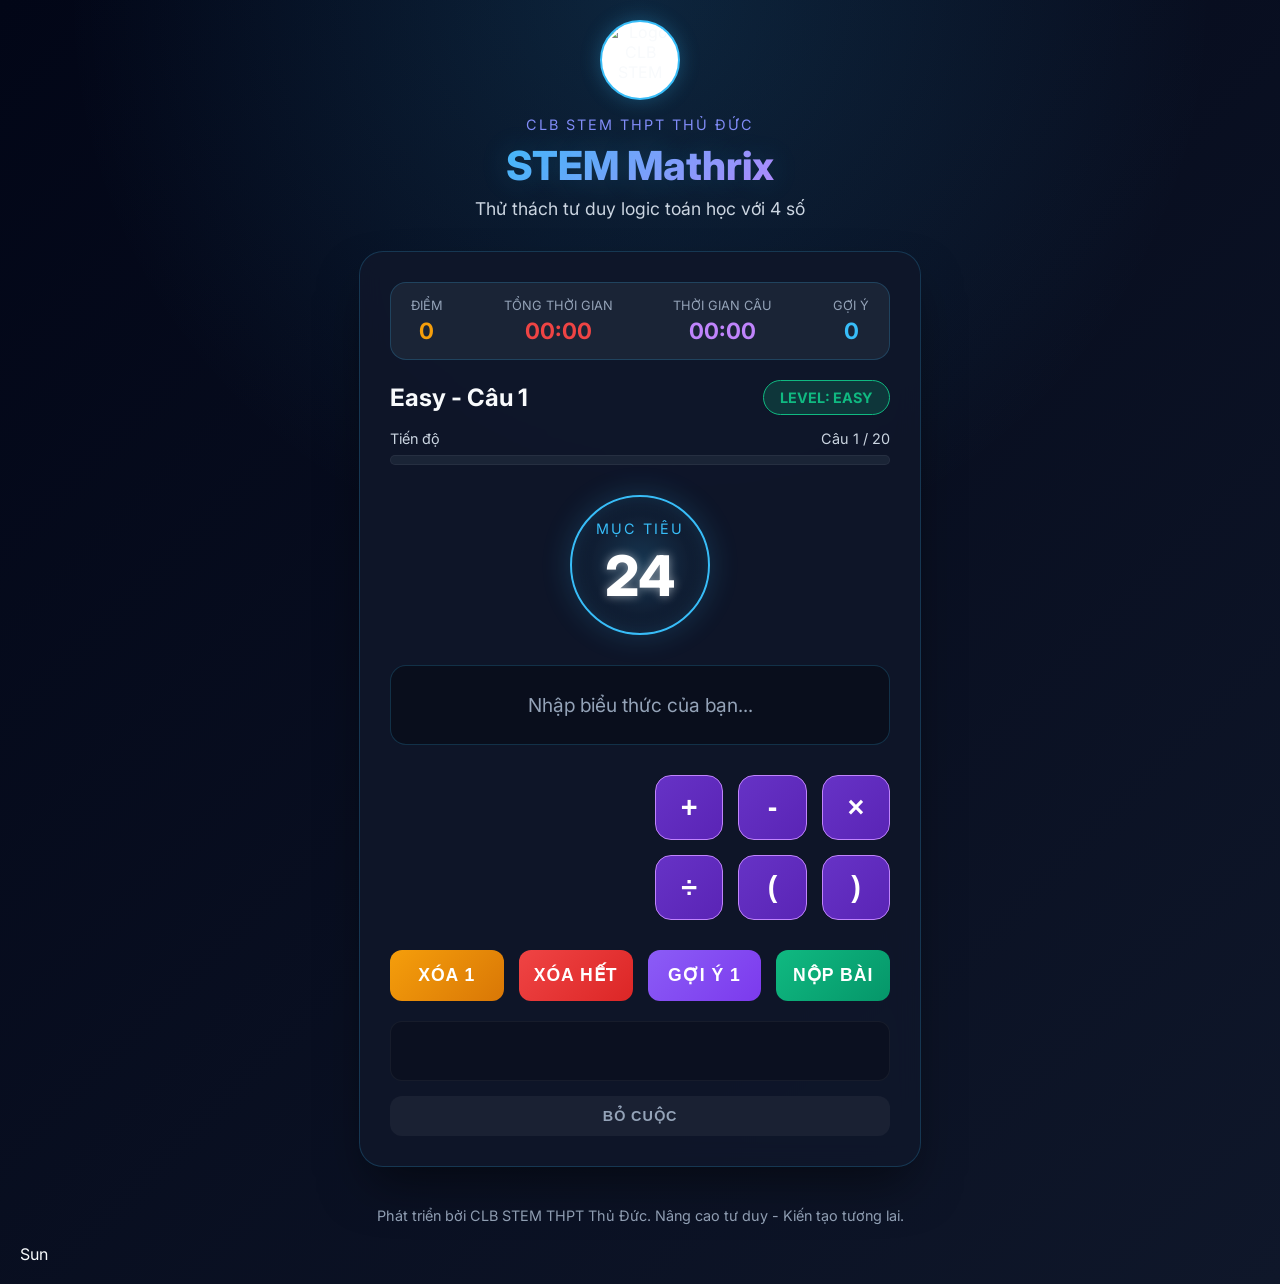
==== pages/game1.html @ b6dbf76d "Add files via upload" ====
<!DOCTYPE html>
<html lang="vi">

<head>
    <meta charset="UTF-8">
    <meta name="viewport" content="width=device-width, initial-scale=1.0">
    <title>STEM Mathrix - Game</title>
    <link rel="icon" href="../images/LOGO STEM REMOVE BACKGROUND.png" type="image/svg+xml">
    <link href="https://fonts.googleapis.com/css2?family=Inter:wght@400;500;700;800;900&display=swap" rel="stylesheet">
    <link rel="stylesheet" href="../css/game1.css">
</head>
<body>

    <header class="site-header">
        <div class="brand-container">
            <img src="../images/LOGO STEM official.png" alt="Logo CLB STEM" class="club-logo">
        </div>
        <div class="header-text">
            <div class="club-slogan">CLB STEM THPT Thủ Đức</div>
            <h1>STEM Mathrix</h1>
            <p>Thử thách tư duy logic toán học với 4 số</p>
        </div>
    </header>

    <!-- GAME PAGE -->
    <section id="gamePage" class="container">
        <div class="game-panel">

            <!-- Trạng thái game -->
            <div class="status-bar">
                <!-- Player name removed per refactor -->
                <div class="status-item">
                    <span class="status-label">Điểm</span>
                    <span class="status-value score" id="scoreValue">0</span>
                </div>
                <div class="status-item">
                    <span class="status-label">Tổng thời gian</span>
                    <span class="status-value timer" id="timerValue">00:00</span>
                </div>
                <div class="status-item">
                    <span class="status-label">Thời gian câu</span>
                    <span class="status-value" id="questionTimerValue" style="color: var(--color-accent);">00:00</span>
                </div>
                <div class="status-item">
                    <span class="status-label">Gợi ý</span>
                    <span class="status-value" id="hintValue">0</span>
                </div>
            </div>

            <!-- Cấp độ & Tiến trình -->
            <div class="level-info-container">
                <div class="level-name" id="levelName">Easy - Câu 1</div>
                <div class="level-badge badge-easy" id="levelBadge">LEVEL: EASY</div>
            </div>

            <div class="progress-container">
                <div class="progress-text" id="progressText">
                    <span>Tiến độ</span>
                    <span>Câu 1 / 20</span>
                </div>
                <div class="progress-track">
                    <div class="progress-fill" id="progressFill"></div>
                </div>
            </div>

            <!-- Số mục tiêu -->
            <div class="target-display">
                <span class="target-label">Mục tiêu</span>
                <span class="target-number" id="targetNumber">24</span>
            </div>

            <!-- Hiển thị biểu thức người chơi -->
            <div class="expression-box" id="expressionBox"></div>

            <!-- Bảng điều khiển: Số và Phép toán -->
            <div class="controls-grid">
                <div class="numbers-grid" id="numbersGrid">
                    <!-- Numbers will be injected here -->
                </div>
                <div class="operators-grid" id="operatorsGrid">
                    <button class="btn-game btn-operator" data-val="+">+</button>
                    <button class="btn-game btn-operator" data-val="-">-</button>
                    <button class="btn-game btn-operator" data-val="*">×</button>
                    <button class="btn-game btn-operator" data-val="/">÷</button>
                    <button class="btn-game btn-operator" data-val="(">(</button>
                    <button class="btn-game btn-operator" data-val=")">)</button>
                </div>
            </div>

            <!-- Hành động -->
            <div class="actions-grid">
                <button class="btn-action btn-delete" id="btnDelete">Xóa 1</button>
                <button class="btn-action btn-clear" id="btnClear">Xóa hết</button>
                <button class="btn-action btn-hint" id="btnHint">Gợi ý 1</button>
                <button class="btn-action btn-submit" id="btnSubmit">Nộp bài</button>
            </div>

            <!-- Thông báo kết quả -->
            <div class="feedback-msg" id="feedbackMsg"></div>

            <!-- Nút Bỏ cuộc -->
            <button class="btn-action" id="btnSkip"
                style="width: 100%; margin-top: 15px; background: rgba(255,255,255,0.05); color: #94a3b8; padding: 12px; font-size: 0.9rem;">Bỏ cuộc</button>

        </div>
    </section>

    <footer class="site-footer">
        <p>Phát triển bởi <span>CLB STEM THPT Thủ Đức</span>. Nâng cao tư duy - Kiến tạo tương lai.</p>
    </footer>

    <!-- Overlay Luật chơi -->
    <div class="overlay" id="rulesOverlay">
        <div class="modal-card rules-modal">
            <h2>📖 LUẬT CHƠI</h2>
            <ul class="rules-list">
                <li>Mỗi câu phải sử dụng <strong>đúng toàn bộ 4 số</strong> đã cho cùng các phép toán <strong>+, -, ×, ÷ và dấu ngoặc</strong>.</li>
                <li><strong>Có thể ghép các số liền nhau</strong> để tạo thành số có nhiều chữ số (ví dụ: 4 và 4 thành 44).</li>
                <li>Mỗi câu hỏi có 3 mức hỗ trợ: <strong>Gợi ý 1 (-10 điểm), Gợi ý 2 (-40 điểm), Đáp án (-50 điểm và không được tính điểm cho câu hỏi)</strong>. Các lựa chọn này phải được sử dụng theo đúng thứ tự. <span style="color: red;"><strong>Lưu ý:</strong> Gợi ý là thông tin hỗ trợ giúp người chơi tìm ra đáp án.</span></li>
                <li>
                    Mỗi câu có <strong>thời gian hoàn thành giới hạn</strong>:<br><br>
                    • Easy: <strong>10 giây</strong><br>
                    • Medium: <strong>20 giây</strong><br>
                    • Hard: <strong>30 giây</strong><br>
                    • Super Hard: <strong>60 giây</strong><br><br>
                    Sau khi hết thời gian, <strong>mỗi giây vượt quá sẽ bị trừ 2 điểm</strong>.
                </li>
                <li>Trả lời <strong>đúng</strong> sẽ được <strong>cộng 100 điểm</strong>. Nếu trả lời <strong>sai và thử lại</strong>, mỗi lần nộp sai sẽ bị <strong>trừ 20 điểm</strong>.</li>
                <li>Nếu chọn <strong>Bỏ cuộc</strong>, trò chơi sẽ kết thúc và tiến trình hiện tại sẽ <strong>không được lưu</strong>.</li>
                <li>Hãy hoàn thành các câu hỏi <strong>nhanh và chính xác</strong> để đạt số điểm cao nhất.</li>
            </ul>
            <button class="btn-action btn-submit" id="btnConfirmRules" style="width: 100%; padding: 15px; font-size: 1.1rem; border-radius: 12px; margin-top: 10px;">Tôi đã đọc và hiểu luật</button>
        </div>
    </div>

    <!-- Overlay Stats / Win -->
    <div class="overlay" id="statsOverlay">
        <div class="modal-card">
            <h2 id="statsTitle">KẾT THÚC</h2>

            <p id="statsMessage" style="color: var(--text-secondary); margin-bottom: 10px;">
                Bạn đã hoàn thành toàn bộ thử thách STEM Mathrix!
            </p>
            <p id="top3Alert"
                style="color: var(--color-success); font-weight: bold; font-size: 1.2rem; display: none; margin-bottom: 10px;">
                🎉 Chúc mừng! Bạn đã hoàn thành trò chơi! 🎉</p>

            <div class="stats-grid">
                <div class="stat-box">
                    <span class="label">Tổng thời gian</span>
                    <span class="value" id="statTime">00:00</span>
                </div>
                <div class="stat-box">
                    <span class="label">Câu đúng</span>
                    <span class="value" id="statCorrect">0</span>
                </div>
                <div class="stat-box">
                    <span class="label">Số Gợi ý đã dùng</span>
                    <span class="value" id="statHints">0</span>
                </div>
                <div class="stat-box">
                    <span class="label">Tổng Điểm</span>
                    <span class="value" style="color: #f59e0b" id="statScore">0</span>
                </div>
            </div>

            <div style="display:flex; gap:15px; justify-content:center;">
                <a class="btn-action btn-submit" href="menu.html">Về Menu</a>
            </div>
        </div>
    </div>

    <!-- Custom Quit Confirm Modal -->
    <div class="overlay" id="skipConfirmOverlay">
        <div class="modal-card" style="max-width: 450px; padding: 30px;">
            <h2 style="color: var(--color-warning); font-size: 1.8rem; margin-bottom: 15px;">⚠️ BỎ CUỘC?</h2>
            <p style="color: var(--text-secondary); margin-bottom: 25px; font-size: 1rem; line-height: 1.5;">
                Bạn có chắc muốn kết thúc trò chơi?<br>
                Tiến trình hiện tại sẽ không được lưu.
            </p>
            <div style="display: flex; gap: 15px; justify-content: center;">
                <button class="btn-action" id="btnCancelSkip" style="background: rgba(255,255,255,0.1); color: var(--text-secondary); flex: 1; padding: 12px; font-size: 1rem;">Tiếp tục chơi</button>
                <button class="btn-action btn-submit" id="btnConfirmSkip" style="background: linear-gradient(135deg, #ef4444, #dc2626); flex: 1; padding: 12px; font-size: 1rem;">Bỏ cuộc</button>
            </div>
        </div>
    </div>

    <!-- Level Banner Transition -->
    <div class="level-banner" id="levelBanner">LEVEL: EASY</div>

    <!-- Personal Avatar -->
    <div class="author-avatar">Sun</div>

    <!-- Scripts -->
    <script src="../js/game1/data.js"></script>
    <script src="../js/game1/parser.js"></script>
    <script src="../js/game1/ui.js"></script>
    <script src="../js/game1/game.js"></script>
    <script src="../js/game1/app.js"></script>
</body>

</html>
---- css/game1.css ----
:root {
    --bg-main: #020617;
    --bg-panel: rgba(15, 23, 42, 0.95);
    --bg-card: rgba(30, 41, 59, 0.8);
    --border-color: rgba(56, 189, 248, 0.2);

    --text-primary: #f8fafc;
    --text-secondary: #cbd5e1;
    --text-muted: #94a3b8;

    --color-primary: #38bdf8;
    --color-secondary: #818cf8;
    --color-accent: #c084fc;

    --color-success: #22c55e;
    --color-error: #ef4444;
    --color-warning: #f59e0b;

    --color-easy: #10b981;
    --color-medium: #3b82f6;
    --color-hard: #f97316;
    --color-superhard: #8b5cf6;

    --shadow-glow: 0 0 20px rgba(56, 189, 248, 0.3);
}

* {
    margin: 0;
    padding: 0;
    box-sizing: border-box;
}

body {
    font-family: 'Inter', 'Segoe UI', Tahoma, Geneva, Verdana, sans-serif;
    background: radial-gradient(circle at top center, rgba(56, 189, 248, 0.15), transparent 40%),
        linear-gradient(135deg, var(--bg-main), #0f172a);
    color: var(--text-primary);
    min-height: 100vh;
    display: flex;
    flex-direction: column;
    padding: 20px;
    overflow-x: hidden;
    position: relative;
}

#gamePage {
    flex: 1;
    display: flex;
    justify-content: center;
    align-items: flex-start;
    padding-bottom: 20px;
}

/* Header & Branding */
.site-header {
    display: flex;
    flex-direction: column;
    align-items: center;
    text-align: center;
    margin-bottom: 2rem;
    position: relative;
    z-index: 10;
}

.brand-container {
    display: flex;
    align-items: center;
    gap: 1rem;
    margin-bottom: 1rem;
}

.club-logo {
    width: 80px;
    height: 80px;
    border-radius: 50%;
    border: 2px solid var(--color-primary);
    background: white;
    object-fit: cover;
    box-shadow: var(--shadow-glow);
    animation: float 6s ease-in-out infinite;
}

.header-text h1 {
    font-size: 2.5rem;
    font-weight: 800;
    background: linear-gradient(135deg, var(--color-primary), var(--color-accent));
    -webkit-background-clip: text;
    -webkit-text-fill-color: transparent;
    text-shadow: 0 0 30px rgba(56, 189, 248, 0.2);
    margin-bottom: 0.5rem;
}

.header-text p {
    color: var(--text-secondary);
    font-size: 1.1rem;
}

.club-slogan {
    font-size: 0.9rem;
    color: var(--color-secondary);
    letter-spacing: 2px;
    text-transform: uppercase;
    margin-bottom: 0.5rem;
}

/* Menu specific */
.game-container {
    width: 100%;
    max-width: 900px;
    margin: 0 auto;
    flex: 1;
}

.card-list {
    display: flex;
    flex-direction: column;
    gap: 18px;
}

.game-card {
    display: flex;
    align-items: center;
    gap: 16px;
    background: linear-gradient(135deg, rgba(30,41,59,0.9), rgba(15,23,42,0.6));
    border: 1px solid rgba(56,189,248,0.08);
    padding: 18px;
    border-radius: 14px;
    transition: transform 0.18s, box-shadow 0.18s;
}

.game-card:hover {
    transform: translateY(-6px);
    box-shadow: 0 12px 30px rgba(2,6,23,0.6);
}

.card-left { font-size: 1.8rem; }

.card-body h3 { font-size: 1.25rem; margin-bottom: 4px; }
.card-body p { color: var(--text-secondary); font-size: 0.95rem; }

.card-action { margin-left: auto; }

.btn-play {
    display: inline-block;
    padding: 10px 16px;
    background: linear-gradient(135deg, var(--color-primary), var(--color-accent));
    color: #071024;
    font-weight: 800;
    border-radius: 12px;
    text-decoration: none;
    transition: transform 0.15s;
}

.btn-play:hover { transform: translateY(-3px); }

.locked { opacity: 0.7; }
.btn-disabled { background: rgba(255,255,255,0.03); border: 1px solid rgba(255,255,255,0.03); color: var(--text-muted); padding: 10px 14px; border-radius: 12px; }

.site-footer { text-align: center; padding: 20px 0; margin-top: auto; color: var(--text-muted); font-size: 0.9rem; }

@media (max-width: 768px) {
    .game-card { padding: 14px; border-radius: 12px; }
    .header-text h1 { font-size: clamp(1.6rem, 6vw, 2rem); }
}

/* Animations */
@keyframes float {
    0%, 100% { transform: translateY(0); }
    50% { transform: translateY(-10px); }
}

/* Game panel and components (copied/trimmed from original styles) */
.game-panel {
    background: var(--bg-panel);
    border: 1px solid var(--border-color);
    border-radius: 24px;
    padding: 30px;
    box-shadow: 0 25px 50px -12px rgba(0, 0, 0, 0.5);
    backdrop-filter: blur(12px);
    position: relative;
}

.status-bar {
    display: flex;
    justify-content: space-between;
    align-items: center;
    background: var(--bg-card);
    border: 1px solid var(--border-color);
    border-radius: 16px;
    padding: 15px 20px;
    margin-bottom: 20px;
}

.status-item { display:flex; flex-direction:column; align-items:center }
.status-label { font-size:0.8rem; color:var(--text-muted); text-transform:uppercase; margin-bottom:4px }
.status-value { font-size:1.4rem; font-weight:700; color:var(--color-primary) }
.status-value.score { color: var(--color-warning) }
.status-value.timer { color: var(--color-error) }

.level-info-container { display:flex; justify-content:space-between; align-items:center; margin-bottom:15px }
.level-name { font-size:1.5rem; font-weight:700 }
.level-badge { padding:8px 16px; border-radius:999px; font-weight:700; font-size:0.9rem }
.badge-easy { background: rgba(16,185,129,0.2); color:var(--color-easy); border:1px solid var(--color-easy) }

.progress-container { margin-bottom:30px }
.progress-text { display:flex; justify-content:space-between; font-size:0.9rem; color:var(--text-secondary); margin-bottom:8px }
.progress-track { height:10px; background:var(--bg-card); border-radius:999px; overflow:hidden; border:1px solid rgba(255,255,255,0.05) }
.progress-fill { height:100%; width:0%; background: linear-gradient(90deg, var(--color-primary), var(--color-accent)); transition: width 0.5s cubic-bezier(0.4,0,0.2,1); border-radius:999px }

.target-display { width:140px; height:140px; margin:0 auto 30px; background: radial-gradient(circle, rgba(56,189,248,0.2) 0%, rgba(15,23,42,0) 70%); border:2px solid var(--color-primary); border-radius:50%; display:flex; flex-direction:column; justify-content:center; align-items:center; box-shadow:0 0 30px rgba(56,189,248,0.2), inset 0 0 20px rgba(56,189,248,0.2); position:relative; animation: pulseGlow 4s infinite alternate }
.target-label { font-size:0.9rem; color:var(--color-primary); text-transform:uppercase; letter-spacing:2px; margin-bottom:5px }
.target-number { font-size:3.5rem; font-weight:800; color:white; text-shadow:0 0 10px rgba(255,255,255,0.5) }

.expression-box { min-height:80px; background: rgba(0,0,0,0.3); border:1px solid var(--border-color); border-radius:16px; padding:15px 20px; margin-bottom:30px; display:flex; flex-wrap:wrap; align-items:center; justify-content:center; gap:10px; font-size:1.8rem; font-weight:700; color:white; transition: all 0.3s ease }
.expression-box:empty::before { content: "Nhập biểu thức của bạn..."; color: var(--text-muted); font-size:1.2rem; font-weight:400 }
.expression-box.hint-flash { box-shadow: 0 0 0 1px rgba(56,189,248,0.4), 0 0 30px rgba(56,189,248,0.35) }

.expr-token { background: var(--bg-card); padding:8px 16px; border-radius:12px; border:1px solid rgba(255,255,255,0.1); box-shadow:0 4px 6px rgba(0,0,0,0.3); animation: tokenFlyIn 0.3s cubic-bezier(0.22,1,0.36,1); transform-origin:center; transition: transform 0.2s ease, box-shadow 0.2s ease }
.expr-token.hint-step { box-shadow:0 0 0 1px rgba(56,189,248,0.5), 0 10px 20px rgba(56,189,248,0.25) }
.expr-token.operator { color: var(--color-accent) }

.controls-grid { display:grid; grid-template-columns:1fr 1fr; gap:30px; margin-bottom:30px }
.numbers-grid { display:grid; grid-template-columns:repeat(2,1fr); gap:15px }
.operators-grid { display:grid; grid-template-columns:repeat(3,1fr); gap:15px }

.btn-game { background: var(--bg-card); border:1px solid rgba(255,255,255,0.1); color:white; font-size:1.8rem; font-weight:700; border-radius:16px; padding:15px; cursor:pointer; transition: all 0.2s cubic-bezier(0.4,0,0.2,1); position:relative; overflow:hidden }
.btn-game::after { content:''; position:absolute; top:0; left:0; right:0; bottom:0; background: linear-gradient(135deg, rgba(255,255,255,0.1) 0%, rgba(255,255,255,0) 100%); opacity:0; transition: opacity 0.2s }
.btn-game:hover { transform: translateY(-3px) scale(1.02); box-shadow: 0 10px 20px rgba(0,0,0,0.4); border-color: rgba(255,255,255,0.3) }
.btn-game:hover::after { opacity:1 }
.btn-game:active { transform: translateY(1px) }
.btn-number { background: linear-gradient(135deg, rgba(37,99,235,0.8), rgba(29,78,216,0.8)); border-color: var(--color-primary) }
.btn-number.used { opacity:0.3; pointer-events:none; transform: scale(0.95) }
.btn-operator { background: linear-gradient(135deg, rgba(124,58,237,0.8), rgba(109,40,217,0.8)); border-color: var(--color-accent) }

.actions-grid { display:grid; grid-template-columns:repeat(4,1fr); gap:15px; margin-bottom:20px }
.btn-action { border:none; border-radius:12px; padding:15px; font-size:1.1rem; font-weight:700; color:white; cursor:pointer; transition: all 0.2s; text-transform:uppercase; letter-spacing:1px; text-decoration:none }
.btn-action:hover { transform: translateY(-2px); box-shadow:0 8px 15px rgba(0,0,0,0.3); text-decoration:none }
.btn-delete { background: linear-gradient(135deg,#f59e0b,#d97706) }
.btn-clear { background: linear-gradient(135deg,#ef4444,#dc2626) }
.btn-hint { background: linear-gradient(135deg,#8b5cf6,#7c3aed) }
.btn-submit { background: linear-gradient(135deg,#10b981,#059669) }

.feedback-msg { min-height:60px; border-radius:12px; padding:15px; text-align:center; font-size:1.1rem; font-weight:500; display:flex; align-items:center; justify-content:center; background: rgba(0, 0, 0, 0.2); border:1px solid rgba(255,255,255,0.05); transition: all 0.3s }
.feedback-msg.success { background: rgba(16,185,129,0.1); color:var(--color-success); border-color: rgba(16,185,129,0.3) }
.feedback-msg.error { background: rgba(239,68,68,0.1); color:var(--color-error); border-color: rgba(239,68,68,0.3) }

.overlay { position: fixed; inset:0; background: rgba(2,6,23,0.85); backdrop-filter: blur(10px); display:flex; justify-content:center; align-items:center; z-index:9999; opacity:0; pointer-events:none; transition: opacity 0.3s ease }
.overlay.active { opacity:1; pointer-events:all }
.modal-card { background: linear-gradient(135deg, var(--bg-panel), #1e293b); border:1px solid var(--border-color); border-radius:24px; padding:40px; width: min(90%,600px); text-align:center; box-shadow:0 30px 60px rgba(0,0,0,0.6); transform: translateY(20px); transition: transform 0.4s cubic-bezier(0.175,0.885,0.32,1.275) }
.overlay.active .modal-card { transform: translateY(0) }
.modal-card h2 { font-size:2.5rem; margin-bottom:20px; background: linear-gradient(135deg, var(--color-primary), white); -webkit-background-clip:text; -webkit-text-fill-color:transparent; display:flex; justify-content:center; align-items:center; gap:15px; line-height:1.3 }

.rules-list { text-align:left; margin:20px auto 30px; max-width:450px; list-style-type:none }
.rules-list li { margin-bottom:12px; position:relative; padding-left:25px; color:var(--text-secondary) }
.rules-list li::before { content: "▹"; position:absolute; left:0; color:var(--color-primary); font-weight:bold }

.level-banner { position: fixed; top:50%; left:50%; transform: translate(-50%,-50%) scale(0); padding:30px 60px; border-radius:30px; background: linear-gradient(135deg, var(--color-primary), var(--color-accent)); color:white; font-size:3rem; font-weight:900; text-transform:uppercase; letter-spacing:4px; box-shadow:0 20px 50px rgba(0,0,0,0.5); z-index:10000; opacity:0; pointer-events:none }
.level-banner.show { animation: bannerPop 2s cubic-bezier(0.175,0.885,0.32,1.275) forwards }

@keyframes pulseGlow { 0% { box-shadow: 0 0 20px rgba(56,189,248,0.2), inset 0 0 10px rgba(56,189,248,0.2); } 100% { box-shadow: 0 0 40px rgba(56,189,248,0.5), inset 0 0 30px rgba(56,189,248,0.5); } }
@keyframes tokenFlyIn { 0% { opacity:0; transform: translateY(14px) scale(0.88); } 100% { opacity:1; transform: translateY(0) scale(1); } }
@keyframes bannerPop { 0% { transform: translate(-50%,-50%) scale(0); opacity:0 } 20% { transform: translate(-50%,-50%) scale(1.1); opacity:1 } 80% { transform: translate(-50%,-50%) scale(1); opacity:1 } 100% { transform: translate(-50%,-150%) scale(0.5); opacity:0 } }

/* Responsive tweaks for game UI */
@media (max-width: 768px) {
    body { padding:12px }
    .game-panel, .card-panel { padding:18px; border-radius:18px }
    .status-bar { gap:10px; flex-wrap:wrap; justify-content:center }
    .controls-grid { grid-template-columns:1fr; gap:18px }
    .actions-grid { grid-template-columns:repeat(2,1fr); gap:12px }
    .target-display { width:110px; height:110px; margin-bottom:20px }
    .expression-box { font-size: clamp(1.1rem, 4vw, 1.4rem); min-height:70px; padding:12px 14px }
}
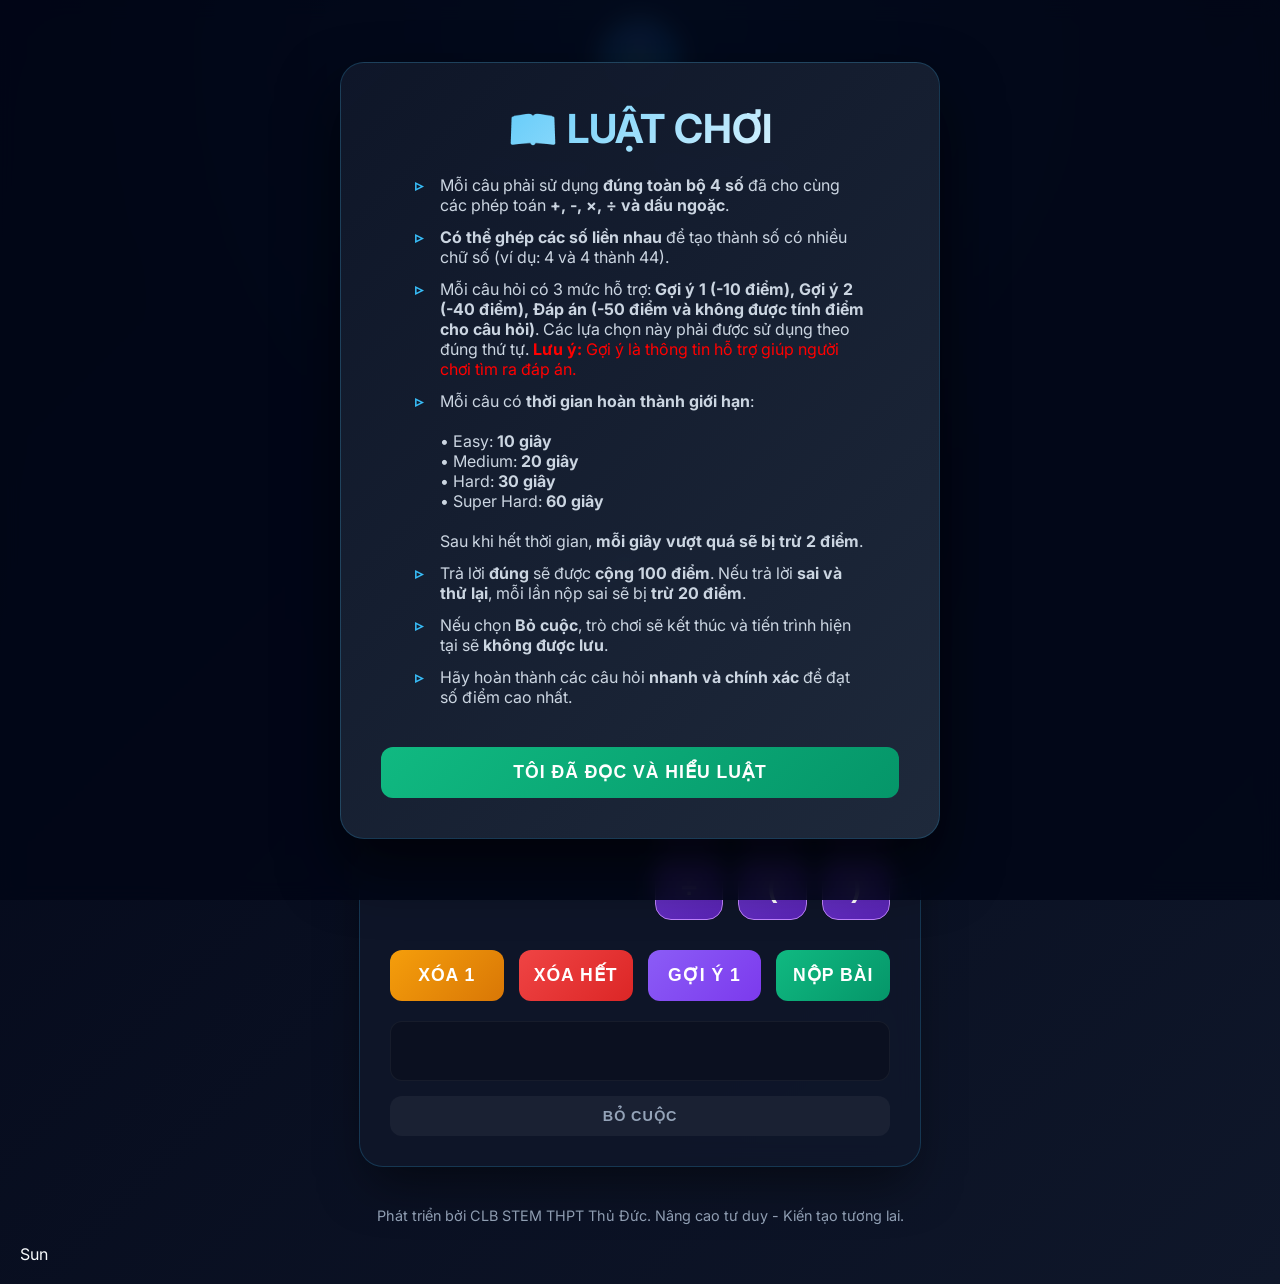
==== commit c00f7cff: "Add files via upload" ====
--- a/pages/game1.html
+++ b/pages/game1.html
@@ -17,7 +17,7 @@
         </div>
         <div class="header-text">
             <div class="club-slogan">CLB STEM THPT Thủ Đức</div>
-            <h1>STEM Mathrix</h1>
+            <h1>Game 1 - Mathrix</h1>
             <p>Thử thách tư duy logic toán học với 4 số</p>
         </div>
     </header>
--- a/css/game1.css
+++ b/css/game1.css
@@ -28,6 +28,10 @@
     margin: 0;
     padding: 0;
     box-sizing: border-box;
+}
+
+html {
+    overflow-x: hidden;
 }
 
 body {
@@ -201,6 +205,9 @@
 .level-name { font-size:1.5rem; font-weight:700 }
 .level-badge { padding:8px 16px; border-radius:999px; font-weight:700; font-size:0.9rem }
 .badge-easy { background: rgba(16,185,129,0.2); color:var(--color-easy); border:1px solid var(--color-easy) }
+.badge-medium { background: rgba(59,130,246,0.2); color:var(--color-medium); border:1px solid var(--color-medium) }
+.badge-hard { background: rgba(249,115,22,0.2); color:var(--color-hard); border:1px solid var(--color-hard) }
+.badge-superhard { background: rgba(139,92,246,0.2); color:var(--color-superhard); border:1px solid var(--color-superhard) }
 
 .progress-container { margin-bottom:30px }
 .progress-text { display:flex; justify-content:space-between; font-size:0.9rem; color:var(--text-secondary); margin-bottom:8px }
@@ -235,6 +242,7 @@
 .actions-grid { display:grid; grid-template-columns:repeat(4,1fr); gap:15px; margin-bottom:20px }
 .btn-action { border:none; border-radius:12px; padding:15px; font-size:1.1rem; font-weight:700; color:white; cursor:pointer; transition: all 0.2s; text-transform:uppercase; letter-spacing:1px; text-decoration:none }
 .btn-action:hover { transform: translateY(-2px); box-shadow:0 8px 15px rgba(0,0,0,0.3); text-decoration:none }
+.btn-action:disabled { opacity: 0.45; cursor: not-allowed; transform: none; box-shadow: none; }
 .btn-delete { background: linear-gradient(135deg,#f59e0b,#d97706) }
 .btn-clear { background: linear-gradient(135deg,#ef4444,#dc2626) }
 .btn-hint { background: linear-gradient(135deg,#8b5cf6,#7c3aed) }
@@ -254,6 +262,11 @@
 .rules-list li { margin-bottom:12px; position:relative; padding-left:25px; color:var(--text-secondary) }
 .rules-list li::before { content: "▹"; position:absolute; left:0; color:var(--color-primary); font-weight:bold }
 
+.stats-grid { display:grid; grid-template-columns: repeat(2, 1fr); gap:15px; margin:25px 0 }
+.stat-box { display:flex; flex-direction:column; align-items:center; background: var(--bg-card); border:1px solid var(--border-color); border-radius:16px; padding:15px }
+.stat-box .label { font-size:0.8rem; color:var(--text-muted); text-transform:uppercase; margin-bottom:4px }
+.stat-box .value { font-size:1.4rem; font-weight:700; color:var(--color-primary) }
+
 .level-banner { position: fixed; top:50%; left:50%; transform: translate(-50%,-50%) scale(0); padding:30px 60px; border-radius:30px; background: linear-gradient(135deg, var(--color-primary), var(--color-accent)); color:white; font-size:3rem; font-weight:900; text-transform:uppercase; letter-spacing:4px; box-shadow:0 20px 50px rgba(0,0,0,0.5); z-index:10000; opacity:0; pointer-events:none }
 .level-banner.show { animation: bannerPop 2s cubic-bezier(0.175,0.885,0.32,1.275) forwards }
 
@@ -264,11 +277,30 @@
 /* Responsive tweaks for game UI */
 @media (max-width: 768px) {
     body { padding:12px }
+    .club-logo { width: 64px; height: 64px; }
+    .header-text p { font-size: 0.95rem; }
     .game-panel, .card-panel { padding:18px; border-radius:18px }
     .status-bar { gap:10px; flex-wrap:wrap; justify-content:center }
+    .status-value { font-size: 1.2rem; }
     .controls-grid { grid-template-columns:1fr; gap:18px }
     .actions-grid { grid-template-columns:repeat(2,1fr); gap:12px }
+    .btn-action { padding: 14px 10px; font-size: 1rem; }
     .target-display { width:110px; height:110px; margin-bottom:20px }
+    .target-number { font-size: 2.6rem; }
     .expression-box { font-size: clamp(1.1rem, 4vw, 1.4rem); min-height:70px; padding:12px 14px }
-}
-
+    .modal-card { padding: 24px; max-height: 90vh; overflow-y: auto; -webkit-overflow-scrolling: touch; }
+    .modal-card h2 { font-size: clamp(1.5rem, 6vw, 2rem); }
+    .stats-grid { grid-template-columns: 1fr; gap: 10px; }
+    .level-banner { padding: 18px 30px; font-size: clamp(1.5rem, 8vw, 2.2rem); letter-spacing: 2px; width: min(90vw, 420px); text-align: center; }
+    .level-info-container { flex-wrap: wrap; gap: 10px; }
+}
+
+@media (max-width: 380px) {
+    .actions-grid { grid-template-columns: 1fr 1fr; gap: 8px; }
+    .btn-action { font-size: 0.9rem; padding: 12px 8px; }
+    .target-display { width: 96px; height: 96px; }
+    .target-number { font-size: 2.1rem; }
+    .club-logo { width: 56px; height: 56px; }
+    .header-text h1 { font-size: 1.3rem; }
+}
+
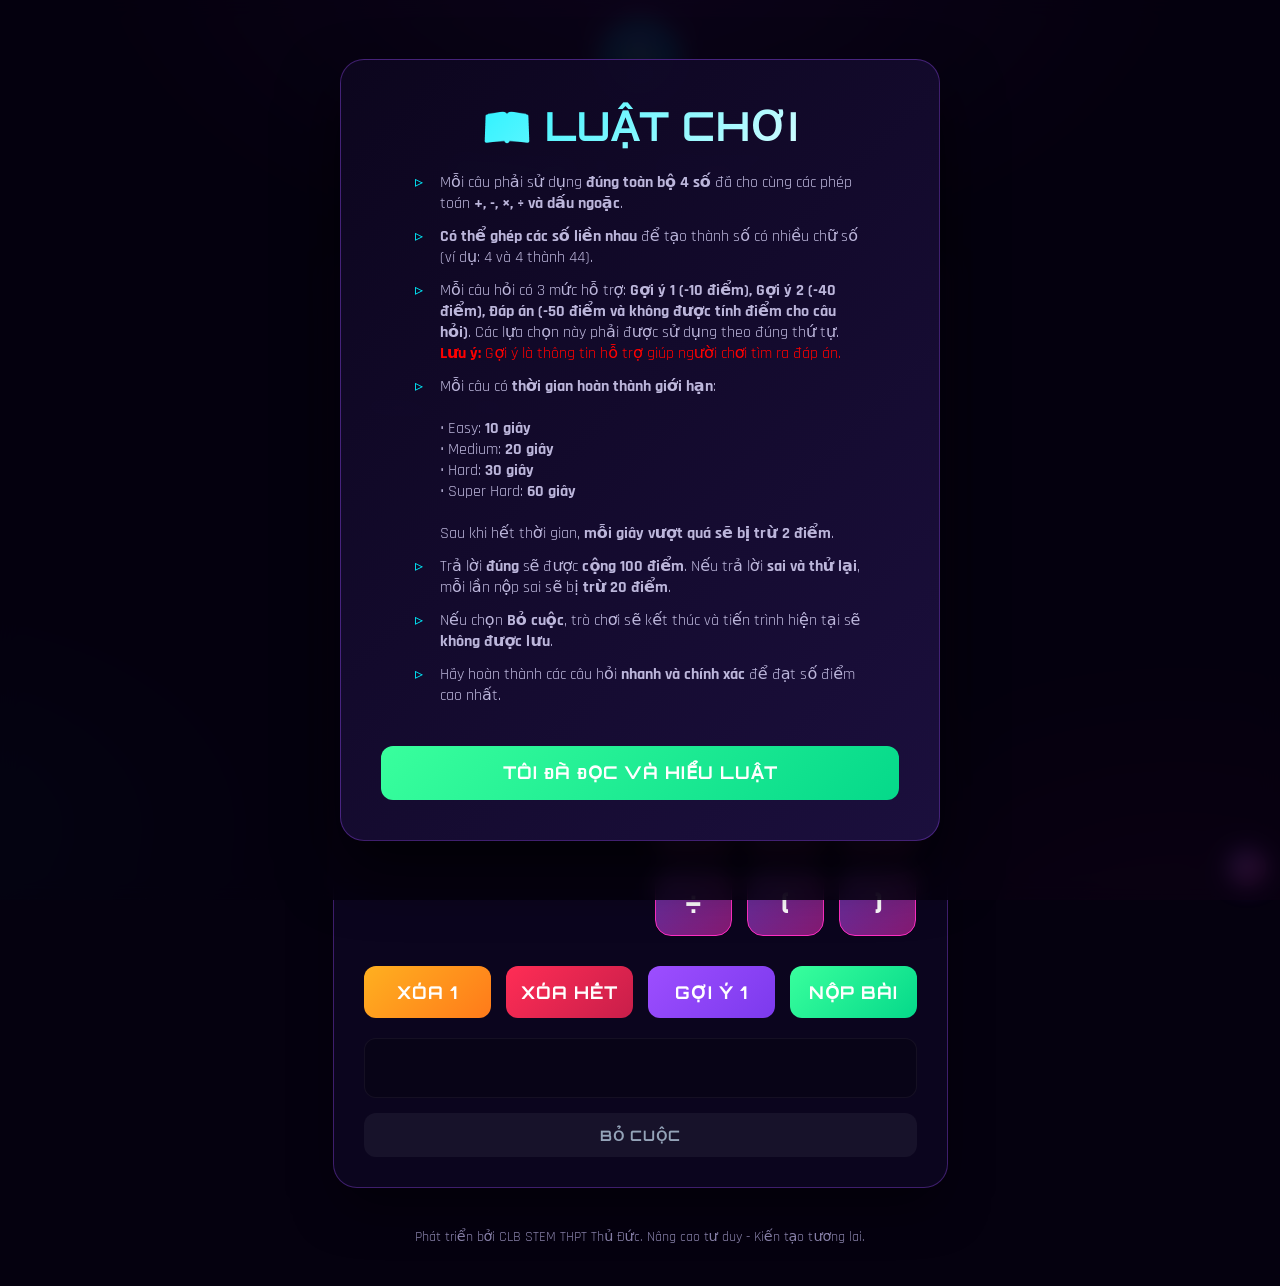
==== commit 12dff341: "Add files via upload" ====
--- a/pages/game1.html
+++ b/pages/game1.html
@@ -5,11 +5,16 @@
     <meta charset="UTF-8">
     <meta name="viewport" content="width=device-width, initial-scale=1.0">
     <title>STEM Mathrix - Game</title>
-    <link rel="icon" href="../images/LOGO STEM REMOVE BACKGROUND.png" type="image/svg+xml">
-    <link href="https://fonts.googleapis.com/css2?family=Inter:wght@400;500;700;800;900&display=swap" rel="stylesheet">
+    <link rel="icon" href="../images/LOGO STEM official.png" type="image/svg+xml">
+    <link href="https://fonts.googleapis.com/css2?family=Orbitron:wght@600;700;800;900&family=Rajdhani:wght@400;500;600;700&display=swap" rel="stylesheet">
+    <link rel="stylesheet" href="../css/theme.css">
     <link rel="stylesheet" href="../css/game1.css">
 </head>
 <body>
+    <div class="bg-fx" aria-hidden="true">
+        <div class="bg-fx__stars"></div>
+        <div class="bg-fx__grid"></div>
+    </div>
 
     <header class="site-header">
         <div class="brand-container">
@@ -160,7 +165,7 @@
                 </div>
                 <div class="stat-box">
                     <span class="label">Tổng Điểm</span>
-                    <span class="value" style="color: #f59e0b" id="statScore">0</span>
+                    <span class="value" style="color: var(--neon-amber)" id="statScore">0</span>
                 </div>
             </div>
 
@@ -196,7 +201,6 @@
     <script src="../js/game1/parser.js"></script>
     <script src="../js/game1/ui.js"></script>
     <script src="../js/game1/game.js"></script>
-    <script src="../js/game1/app.js"></script>
-</body>
+    <script src="../js/game1/app.js"></script></body>
 
 </html>
--- a/css/theme.css
+++ b/css/theme.css
@@ -0,0 +1,239 @@
+/* =========================================================
+   ARCLIGHT THEME — shared retro-futuristic / synthwave tokens
+   Loaded BEFORE every page's own stylesheet on all 5 pages
+   (menu.html, game1-4.html) so color/font/background stay in
+   sync from one place. Page stylesheets keep their layout and
+   component rules — only the duplicated :root color tokens,
+   body background and body font-family move here.
+   ========================================================= */
+
+@import url('https://fonts.googleapis.com/css2?family=Orbitron:wght@600;700;800;900&family=Rajdhani:wght@400;500;600;700&display=swap');
+
+:root {
+    /* --- Canonical ARCLIGHT palette --- */
+    --bg-void: #05010f;
+    --bg-surface: #0d0620;
+    --bg-surface-2: #140a2e;
+    --bg-surface-3: #1b0f3d;
+
+    --neon-cyan: #00f0ff;
+    --neon-magenta: #ff2ec4;
+    --neon-purple: #9d4eff;
+    --neon-yellow: #ffe14d;
+    --neon-green: #39ff9d;
+    --neon-green-2: #05d98a;
+    --neon-red: #ff2d55;
+    --neon-red-2: #c81e4a;
+    --neon-amber: #ffb020;
+    --neon-amber-2: #ff7a1a;
+
+    --border-glow: rgba(157, 78, 255, 0.35);
+    --border-glow-strong: rgba(157, 78, 255, 0.65);
+
+    --text-hi: #f4f2fb;
+    --text-mid: #bcb6db;
+    --text-low: #8b84ad;
+
+    --shadow-glow: 0 0 24px rgba(157, 78, 255, 0.45);
+
+    /* --- Legacy aliases: menu.css / game1.css naming scheme --- */
+    --bg-main: var(--bg-void);
+    --color-primary: var(--neon-cyan);
+    --color-secondary: var(--neon-purple);
+    --color-accent: var(--neon-magenta);
+    --text-primary: var(--text-hi);
+    --text-secondary: var(--text-mid);
+    --text-muted: var(--text-low);
+    --bg-panel: rgba(13, 6, 32, 0.92);
+    --bg-card: rgba(27, 15, 61, 0.7);
+    --border-color: var(--border-glow);
+    --color-success: var(--neon-green);
+    --color-error: var(--neon-red);
+    --color-warning: var(--neon-amber);
+    --color-easy: var(--neon-green);
+    --color-medium: var(--neon-cyan);
+    --color-hard: var(--neon-amber-2);
+    --color-superhard: var(--neon-magenta);
+
+    /* --- Legacy aliases: game2.css / game3.css / game4.css naming scheme --- */
+    --text: var(--text-hi);
+    --muted: var(--text-mid);
+    --accent: var(--neon-cyan);
+    --accent-2: var(--neon-purple);
+    --accent-3: var(--neon-magenta);
+    --success: var(--neon-green);
+    --danger: var(--neon-red);
+}
+
+/* --- Base --- */
+html {
+    overflow-x: hidden;
+}
+
+body {
+    font-family: 'Rajdhani', 'Inter', system-ui, -apple-system, 'Segoe UI', sans-serif;
+    background:
+        radial-gradient(ellipse 900px 560px at 50% -8%, rgba(157, 78, 255, 0.32), transparent 62%),
+        radial-gradient(ellipse 720px 480px at 92% 105%, rgba(255, 46, 196, 0.16), transparent 60%),
+        radial-gradient(ellipse 640px 420px at -6% 92%, rgba(0, 240, 255, 0.12), transparent 60%),
+        var(--bg-void);
+    background-attachment: fixed;
+}
+
+@media (prefers-reduced-motion: reduce) {
+    html { scroll-behavior: auto; }
+    *, *::before, *::after {
+        animation-duration: 0.001ms !important;
+        animation-iteration-count: 1 !important;
+        transition-duration: 0.001ms !important;
+    }
+}
+
+::selection {
+    background: var(--neon-purple);
+    color: #fff;
+}
+
+:focus-visible {
+    outline: 2px solid var(--neon-cyan);
+    outline-offset: 2px;
+    border-radius: 6px;
+}
+
+/* =========================================================
+   Ambient background FX — starfield + synthwave grid floor.
+   Pure CSS, no canvas/JS. position:fixed + negative z-index
+   keeps it behind all normal-flow page content (headers use
+   z-index:10, overlays use z-index:9999 — both stay above).
+   Animations use `transform` only (compositor-cheap, no
+   repaint) so it stays light on mid-range phones even while a
+   game timer is ticking. `prefers-reduced-motion` disables both.
+   ========================================================= */
+.bg-fx {
+    position: fixed;
+    inset: 0;
+    z-index: -1;
+    overflow: hidden;
+    pointer-events: none;
+}
+
+.bg-fx__stars {
+    position: absolute;
+    inset: -25%;
+    width: 150%;
+    height: 150%;
+    background-image:
+        radial-gradient(1.4px 1.4px at 40px 60px, rgba(255, 255, 255, 0.85), transparent),
+        radial-gradient(1.4px 1.4px at 180px 240px, rgba(0, 240, 255, 0.75), transparent),
+        radial-gradient(1px 1px at 300px 120px, rgba(255, 255, 255, 0.6), transparent),
+        radial-gradient(1.8px 1.8px at 420px 300px, rgba(157, 78, 255, 0.8), transparent),
+        radial-gradient(1px 1px at 520px 40px, rgba(255, 255, 255, 0.55), transparent),
+        radial-gradient(1.4px 1.4px at 640px 200px, rgba(255, 46, 196, 0.65), transparent),
+        radial-gradient(1px 1px at 20px 340px, rgba(255, 255, 255, 0.5), transparent),
+        radial-gradient(1.4px 1.4px at 740px 380px, rgba(255, 255, 255, 0.75), transparent);
+    background-repeat: repeat;
+    background-size: 380px 220px;
+    opacity: 0.55;
+    animation: bgStarDrift 140s linear infinite;
+    will-change: transform;
+}
+
+.bg-fx__grid {
+    position: absolute;
+    left: -20%;
+    right: -20%;
+    bottom: 0;
+    height: 38%;
+    background-image:
+        linear-gradient(rgba(0, 240, 255, 0.16) 1px, transparent 1px),
+        linear-gradient(90deg, rgba(157, 78, 255, 0.16) 1px, transparent 1px);
+    background-size: 56px 56px;
+    transform: perspective(320px) rotateX(76deg);
+    transform-origin: bottom center;
+    -webkit-mask-image: linear-gradient(to top, black 12%, transparent 88%);
+    mask-image: linear-gradient(to top, black 12%, transparent 88%);
+    opacity: 0.4;
+    animation: bgGridScroll 6s linear infinite;
+    will-change: transform;
+}
+
+@keyframes bgStarDrift {
+    from { transform: translate3d(0, 0, 0); }
+    to { transform: translate3d(-380px, -220px, 0); }
+}
+
+@keyframes bgGridScroll {
+    from { transform: perspective(320px) rotateX(76deg) translateY(0); }
+    to { transform: perspective(320px) rotateX(76deg) translateY(56px); }
+}
+
+@media (prefers-reduced-motion: reduce) {
+    .bg-fx__stars, .bg-fx__grid { animation: none; }
+}
+
+/* =========================================================
+   Retro-futuristic heading treatment — Orbitron stays scoped
+   to titles/labels/buttons only. Gameplay digits (scores,
+   timers, sumplete/mathrix numbers, chip weights) stay on the
+   body font so they read clearly at a glance during play.
+   ========================================================= */
+.header-text h1,
+.club-slogan,
+.level-name,
+.modal-card h2,
+.level-banner,
+.card-body h3,
+.win-card h2,
+.btn-play,
+.btn-action,
+.btn-game {
+    font-family: 'Orbitron', 'Rajdhani', sans-serif;
+    letter-spacing: 0.02em;
+}
+
+/* =========================================================
+   Glowing hover / focus states — layered on top of whatever
+   box-shadow each page already defines via `filter`, so it
+   composes additively instead of fighting page-CSS specificity.
+   ========================================================= */
+.btn-play:hover,
+.btn-play:focus-visible,
+.btn-action:not(:disabled):hover,
+.btn-action:not(:disabled):focus-visible,
+.game-card:hover,
+.game-card:focus-within,
+.btn-game:hover,
+.btn-game:focus-visible,
+.sumplete-cell:hover,
+.sumplete-cell:focus-visible,
+.tray-item:not(.locked):hover,
+.plank-slot.slot-active:hover,
+.status-pill:hover {
+    filter: drop-shadow(0 0 10px var(--neon-purple)) drop-shadow(0 0 4px var(--neon-cyan));
+}
+
+/* Small orphan credit badge present on every game page — was
+   entirely unstyled before; giving it a minimal neon chip so it
+   doesn't render as bare white text over the new dark background. */
+.author-avatar {
+    position: fixed;
+    right: 14px;
+    bottom: 14px;
+    z-index: 40;
+    width: 38px;
+    height: 38px;
+    border-radius: 50%;
+    display: flex;
+    align-items: center;
+    justify-content: center;
+    font-family: 'Orbitron', sans-serif;
+    font-size: 0.62rem;
+    font-weight: 800;
+    letter-spacing: 0.02em;
+    color: #fff;
+    background: linear-gradient(135deg, var(--neon-purple), var(--neon-magenta));
+    box-shadow: var(--shadow-glow);
+    opacity: 0.9;
+    pointer-events: none;
+}
+
--- a/css/game1.css
+++ b/css/game1.css
@@ -1,29 +1,3 @@
-:root {
-    --bg-main: #020617;
-    --bg-panel: rgba(15, 23, 42, 0.95);
-    --bg-card: rgba(30, 41, 59, 0.8);
-    --border-color: rgba(56, 189, 248, 0.2);
-
-    --text-primary: #f8fafc;
-    --text-secondary: #cbd5e1;
-    --text-muted: #94a3b8;
-
-    --color-primary: #38bdf8;
-    --color-secondary: #818cf8;
-    --color-accent: #c084fc;
-
-    --color-success: #22c55e;
-    --color-error: #ef4444;
-    --color-warning: #f59e0b;
-
-    --color-easy: #10b981;
-    --color-medium: #3b82f6;
-    --color-hard: #f97316;
-    --color-superhard: #8b5cf6;
-
-    --shadow-glow: 0 0 20px rgba(56, 189, 248, 0.3);
-}
-
 * {
     margin: 0;
     padding: 0;
@@ -35,9 +9,6 @@
 }
 
 body {
-    font-family: 'Inter', 'Segoe UI', Tahoma, Geneva, Verdana, sans-serif;
-    background: radial-gradient(circle at top center, rgba(56, 189, 248, 0.15), transparent 40%),
-        linear-gradient(135deg, var(--bg-main), #0f172a);
     color: var(--text-primary);
     min-height: 100vh;
     display: flex;
@@ -78,7 +49,7 @@
     height: 80px;
     border-radius: 50%;
     border: 2px solid var(--color-primary);
-    background: white;
+    background: transparent;
     object-fit: cover;
     box-shadow: var(--shadow-glow);
     animation: float 6s ease-in-out infinite;
@@ -235,26 +206,26 @@
 .btn-game:hover { transform: translateY(-3px) scale(1.02); box-shadow: 0 10px 20px rgba(0,0,0,0.4); border-color: rgba(255,255,255,0.3) }
 .btn-game:hover::after { opacity:1 }
 .btn-game:active { transform: translateY(1px) }
-.btn-number { background: linear-gradient(135deg, rgba(37,99,235,0.8), rgba(29,78,216,0.8)); border-color: var(--color-primary) }
+.btn-number { background: linear-gradient(135deg, rgba(0,240,255,0.55), rgba(157,78,255,0.55)); border-color: var(--color-primary) }
 .btn-number.used { opacity:0.3; pointer-events:none; transform: scale(0.95) }
-.btn-operator { background: linear-gradient(135deg, rgba(124,58,237,0.8), rgba(109,40,217,0.8)); border-color: var(--color-accent) }
+.btn-operator { background: linear-gradient(135deg, rgba(157,78,255,0.6), rgba(255,46,196,0.5)); border-color: var(--color-accent) }
 
 .actions-grid { display:grid; grid-template-columns:repeat(4,1fr); gap:15px; margin-bottom:20px }
-.btn-action { border:none; border-radius:12px; padding:15px; font-size:1.1rem; font-weight:700; color:white; cursor:pointer; transition: all 0.2s; text-transform:uppercase; letter-spacing:1px; text-decoration:none }
+.btn-action { border:none; border-radius:12px; padding:15px; min-height:44px; font-size:1.1rem; font-weight:700; color:white; cursor:pointer; transition: all 0.2s; text-transform:uppercase; letter-spacing:1px; text-decoration:none }
 .btn-action:hover { transform: translateY(-2px); box-shadow:0 8px 15px rgba(0,0,0,0.3); text-decoration:none }
 .btn-action:disabled { opacity: 0.45; cursor: not-allowed; transform: none; box-shadow: none; }
-.btn-delete { background: linear-gradient(135deg,#f59e0b,#d97706) }
-.btn-clear { background: linear-gradient(135deg,#ef4444,#dc2626) }
-.btn-hint { background: linear-gradient(135deg,#8b5cf6,#7c3aed) }
-.btn-submit { background: linear-gradient(135deg,#10b981,#059669) }
+.btn-delete { background: linear-gradient(135deg,var(--neon-amber),var(--neon-amber-2)) }
+.btn-clear { background: linear-gradient(135deg,var(--neon-red),var(--neon-red-2)) }
+.btn-hint { background: linear-gradient(135deg,var(--neon-purple),#7c3aed) }
+.btn-submit { background: linear-gradient(135deg,var(--neon-green),var(--neon-green-2)) }
 
 .feedback-msg { min-height:60px; border-radius:12px; padding:15px; text-align:center; font-size:1.1rem; font-weight:500; display:flex; align-items:center; justify-content:center; background: rgba(0, 0, 0, 0.2); border:1px solid rgba(255,255,255,0.05); transition: all 0.3s }
 .feedback-msg.success { background: rgba(16,185,129,0.1); color:var(--color-success); border-color: rgba(16,185,129,0.3) }
 .feedback-msg.error { background: rgba(239,68,68,0.1); color:var(--color-error); border-color: rgba(239,68,68,0.3) }
 
-.overlay { position: fixed; inset:0; background: rgba(2,6,23,0.85); backdrop-filter: blur(10px); display:flex; justify-content:center; align-items:center; z-index:9999; opacity:0; pointer-events:none; transition: opacity 0.3s ease }
+.overlay { position: fixed; inset:0; background: rgba(5,1,15,0.85); backdrop-filter: blur(10px); display:flex; justify-content:center; align-items:center; z-index:9999; opacity:0; pointer-events:none; transition: opacity 0.3s ease }
 .overlay.active { opacity:1; pointer-events:all }
-.modal-card { background: linear-gradient(135deg, var(--bg-panel), #1e293b); border:1px solid var(--border-color); border-radius:24px; padding:40px; width: min(90%,600px); text-align:center; box-shadow:0 30px 60px rgba(0,0,0,0.6); transform: translateY(20px); transition: transform 0.4s cubic-bezier(0.175,0.885,0.32,1.275) }
+.modal-card { background: linear-gradient(135deg, var(--bg-panel), #1b0f3d); border:1px solid var(--border-color); border-radius:24px; padding:40px; width: min(90%,600px); text-align:center; box-shadow:0 30px 60px rgba(0,0,0,0.6); transform: translateY(20px); transition: transform 0.4s cubic-bezier(0.175,0.885,0.32,1.275) }
 .overlay.active .modal-card { transform: translateY(0) }
 .modal-card h2 { font-size:2.5rem; margin-bottom:20px; background: linear-gradient(135deg, var(--color-primary), white); -webkit-background-clip:text; -webkit-text-fill-color:transparent; display:flex; justify-content:center; align-items:center; gap:15px; line-height:1.3 }
 
